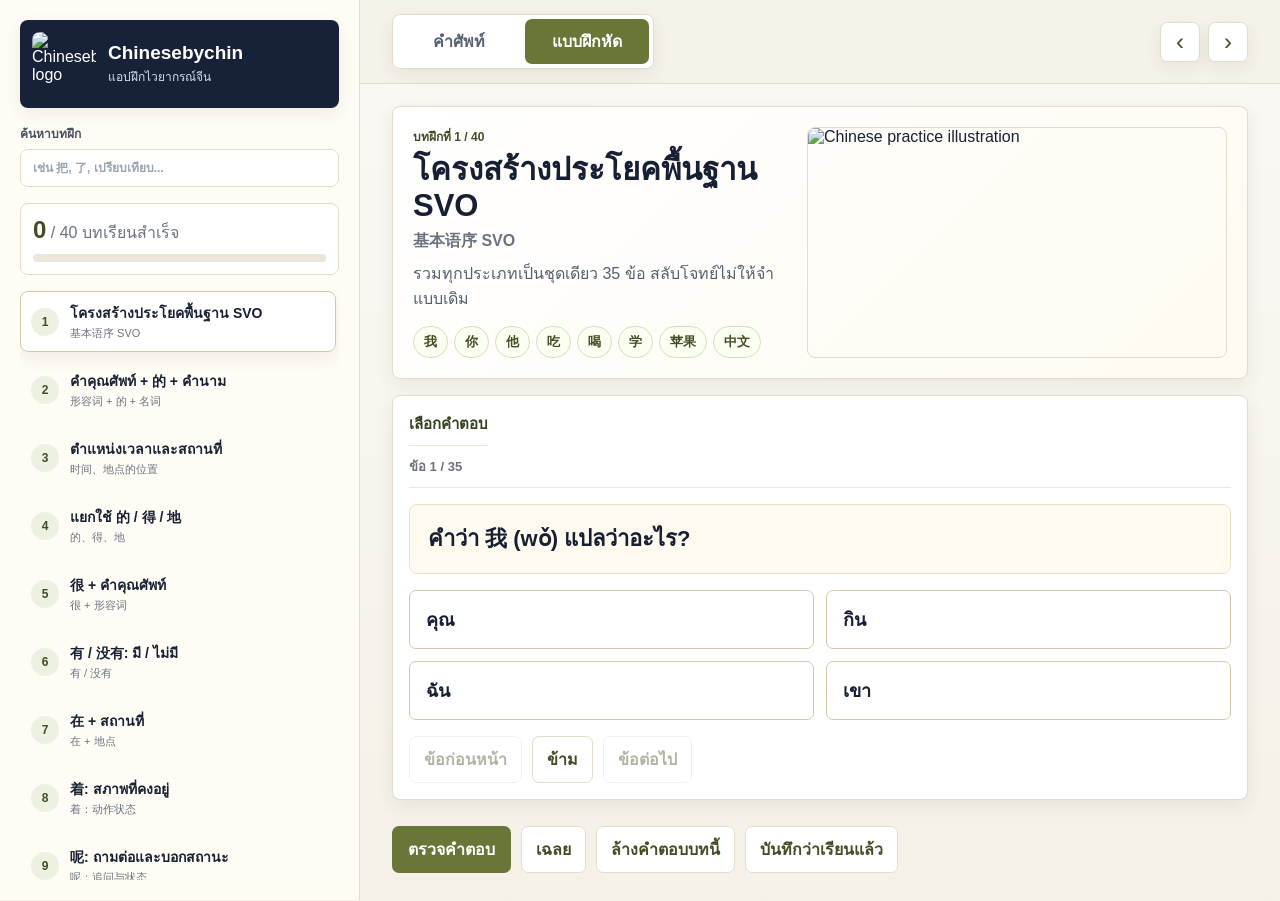
==== index.html @ eb8da70e "Add files via upload" ====
<!doctype html>
<html lang="th">
  <head>
    <meta charset="utf-8" />
    <meta name="viewport" content="width=device-width, initial-scale=1" />
    <title>Chinesebychin Practice App</title>
    <link rel="icon" href="data:," />
    <link rel="stylesheet" href="./styles.css" />
  </head>
  <body>
    <div class="app-shell">
      <aside class="sidebar">
        <div class="brand">
          <img class="brand-logo" src="./assets/logo.png" alt="Chinesebychin logo" />
          <div>
            <h1>Chinesebychin</h1>
            <p>แอปฝึกไวยากรณ์จีน</p>
          </div>
        </div>

        <label class="search-box">
          <span>ค้นหาบทฝึก</span>
          <input id="searchInput" type="search" placeholder="เช่น 把, 了, เปรียบเทียบ..." />
        </label>

        <label class="mobile-unit-select">
          <span>เลือกไวยากรณ์</span>
          <select id="unitSelect" aria-label="เลือกบทไวยากรณ์"></select>
        </label>

        <div class="progress-panel">
          <div>
            <strong id="doneCount">0</strong>
            <span>/ 40 บทเรียนสำเร็จ</span>
          </div>
          <div class="progress-bar" aria-hidden="true">
            <span id="progressFill"></span>
          </div>
        </div>

        <nav id="unitList" class="unit-list" aria-label="รายการบทฝึก"></nav>
      </aside>

      <main class="workspace">
        <header class="topbar">
          <div class="tabs" role="tablist" aria-label="โหมดฝึก">
            <button class="tab" data-view="vocab" type="button">คำศัพท์</button>
            <button class="tab is-active" data-view="practice" type="button">แบบฝึกหัด</button>
          </div>
          <div class="toolbar">
            <button id="prevBtn" class="icon-btn" type="button" title="บทก่อนหน้า">‹</button>
            <button id="nextBtn" class="icon-btn" type="button" title="บทถัดไป">›</button>
          </div>
        </header>

        <section id="practiceView" class="view is-active" aria-label="แบบฝึกหัด">
          <div class="practice-hero">
            <div>
              <p id="unitNumber" class="eyebrow"></p>
              <h2 id="practiceTitle"></h2>
              <p id="unitChineseTitle" class="chinese-title"></p>
              <p id="practiceSubtitle" class="lesson-lead"></p>
              <div id="wordChips" class="chips"></div>
            </div>
            <img class="banner-image" src="./assets/practice-banner.png" alt="Chinese practice illustration" />
          </div>

          <div id="practiceList" class="practice-list"></div>
          <div class="practice-actions">
            <button id="checkBtn" class="primary-btn" type="button">ตรวจคำตอบ</button>
            <button id="showAnswersBtn" class="secondary-btn" type="button">เฉลย</button>
            <button id="resetBtn" class="secondary-btn" type="button">ล้างคำตอบบทนี้</button>
            <button id="markDoneBtn" class="secondary-btn" type="button">บันทึกว่าเรียนแล้ว</button>
          </div>
        </section>

        <section id="vocabView" class="view" aria-label="คำศัพท์">
          <div class="vocab-head">
            <div>
              <p class="eyebrow">คำศัพท์ใหม่ประจำบท</p>
              <h2 id="vocabTitle"></h2>
              <p id="vocabSubtitle" class="lesson-lead"></p>
            </div>
            <img class="practice-character" src="./assets/characters.png" alt="Chinesebychin characters" />
          </div>
          <div id="vocabList" class="vocab-list"></div>
        </section>
      </main>
    </div>

    <script src="./data.js"></script>
    <script src="./app.js"></script>
  </body>
</html>
---- styles.css ----
:root {
  --ink: #172033;
  --muted: #6b7280;
  --line: #e4dccb;
  --soft-line: #efe8d9;
  --page: #f5f1e8;
  --panel: #ffffff;
  --olive: #687638;
  --olive-dark: #424d24;
  --olive-soft: #eef4dc;
  --gold: #c4932d;
  --cream: #fffaf0;
  --red: #b42318;
  --blue: #2861a8;
  --shadow-sm: 0 6px 18px rgba(43, 35, 18, 0.07);
  --shadow-md: 0 18px 42px rgba(43, 35, 18, 0.12);
}

* {
  box-sizing: border-box;
}

body {
  margin: 0;
  background:
    linear-gradient(180deg, rgba(255, 255, 255, 0.55), rgba(245, 241, 232, 0.4)),
    var(--page);
  color: var(--ink);
  font-family: Arial, "Noto Sans Thai", "PingFang SC", "Hiragino Sans GB", sans-serif;
}

button,
input,
select {
  font: inherit;
}

.app-shell {
  min-height: 100vh;
  display: grid;
  grid-template-columns: 310px minmax(0, 1fr);
}

.sidebar {
  height: 100vh;
  position: sticky;
  top: 0;
  display: flex;
  flex-direction: column;
  gap: 14px;
  padding: 16px;
  background: rgba(255, 252, 245, 0.96);
  border-right: 1px solid var(--line);
  color: var(--ink);
}

.brand {
  display: flex;
  align-items: center;
  gap: 12px;
  padding: 10px;
  border-radius: 8px;
  background: #172238;
  color: white;
  box-shadow: var(--shadow-sm);
}

.brand-logo {
  width: 56px;
  height: 56px;
  object-fit: cover;
  border-radius: 8px;
}

.brand h1 {
  margin: 0;
  font-size: 19px;
}

.brand p {
  margin: 3px 0 0;
  color: #d6dfed;
  font-size: 12px;
}

.search-box {
  display: grid;
  gap: 6px;
  color: #46505f;
  font-size: 12px;
  font-weight: 800;
}

.search-box input {
  width: 100%;
  border: 1px solid var(--line);
  border-radius: 8px;
  background: white;
  color: var(--ink);
  padding: 11px 12px;
  outline: none;
}

.search-box input:focus {
  border-color: var(--olive);
  box-shadow: 0 0 0 3px rgba(104, 118, 56, 0.16);
}

.search-box input::placeholder {
  color: #9aa3b2;
}

.mobile-unit-select {
  display: none;
}

.mobile-unit-select span {
  color: #46505f;
  font-size: 12px;
  font-weight: 800;
}

.mobile-unit-select select {
  width: 100%;
  min-height: 46px;
  border: 1px solid var(--line);
  border-radius: 8px;
  background: white;
  color: var(--ink);
  padding: 10px 38px 10px 12px;
  outline: none;
}

.mobile-unit-select select:focus {
  border-color: var(--olive);
  box-shadow: 0 0 0 3px rgba(104, 118, 56, 0.16);
}

.progress-panel {
  display: grid;
  gap: 9px;
  padding: 12px;
  border: 1px solid var(--line);
  border-radius: 8px;
  background: white;
}

.progress-panel strong {
  color: var(--olive-dark);
  font-size: 24px;
}

.progress-panel span {
  color: var(--muted);
}

.progress-bar {
  height: 8px;
  overflow: hidden;
  border-radius: 999px;
  background: #ece6d8;
}

.progress-bar span {
  display: block;
  width: 0%;
  height: 100%;
  background: linear-gradient(90deg, var(--olive), var(--gold));
  transition: width 180ms ease;
}

.unit-list {
  min-height: 0;
  overflow: auto;
  display: grid;
  gap: 7px;
  padding-right: 3px;
}

.unit-btn {
  width: 100%;
  display: grid;
  grid-template-columns: 30px minmax(0, 1fr) auto;
  align-items: center;
  gap: 9px;
  border: 1px solid transparent;
  border-radius: 8px;
  background: transparent;
  color: var(--ink);
  padding: 10px;
  text-align: left;
  cursor: pointer;
}

.unit-btn:hover {
  background: #f3efdf;
}

.unit-btn.is-active {
  border-color: #d8c99f;
  background: white;
  box-shadow: var(--shadow-sm);
}

.unit-btn .num {
  width: 28px;
  height: 28px;
  display: grid;
  place-items: center;
  border-radius: 50%;
  background: #edf1e2;
  color: var(--olive-dark);
  font-size: 12px;
  font-weight: 900;
}

.unit-btn .title {
  min-width: 0;
  display: grid;
  gap: 2px;
}

.unit-btn .title strong,
.unit-btn .title small {
  min-width: 0;
  overflow: hidden;
  text-overflow: ellipsis;
  white-space: nowrap;
}

.unit-btn .title strong {
  font-size: 14px;
}

.unit-btn .title small {
  color: var(--muted);
  font-size: 11px;
}

.unit-btn .done {
  color: var(--olive);
  font-weight: 900;
}

.workspace {
  min-width: 0;
  padding: 22px;
}

.topbar {
  position: sticky;
  top: 0;
  z-index: 3;
  display: flex;
  justify-content: space-between;
  gap: 12px;
  align-items: center;
  margin: -22px -22px 20px;
  padding: 14px 22px;
  border-bottom: 1px solid var(--line);
  background: rgba(245, 241, 232, 0.92);
  backdrop-filter: blur(10px);
}

.tabs {
  display: flex;
  gap: 4px;
  padding: 4px;
  border: 1px solid var(--line);
  border-radius: 8px;
  background: white;
  box-shadow: var(--shadow-sm);
}

.tab,
.icon-btn,
.primary-btn,
.secondary-btn,
.token,
.choice-btn {
  border: 0;
  border-radius: 7px;
  cursor: pointer;
}

.tab {
  min-width: 124px;
  padding: 10px 13px;
  background: transparent;
  color: #556070;
  font-weight: 800;
}

.tab.is-active {
  background: var(--olive);
  color: white;
}

.toolbar {
  display: flex;
  gap: 8px;
}

.icon-btn {
  width: 40px;
  height: 40px;
  background: white;
  color: var(--olive-dark);
  border: 1px solid var(--line);
  font-size: 24px;
  box-shadow: var(--shadow-sm);
}

.view {
  display: none;
  max-width: 1180px;
  margin: 0 auto;
}

.view.is-active {
  display: block;
}

.practice-hero,
.drag-head,
.vocab-head,
.practice-card,
.drag-card,
.vocab-card {
  border: 1px solid var(--line);
  border-radius: 8px;
  background: var(--panel);
  box-shadow: var(--shadow-sm);
}

.practice-hero {
  display: grid;
  grid-template-columns: minmax(0, 1fr) 340px;
  gap: 20px;
  align-items: stretch;
  margin-bottom: 16px;
  padding: 18px;
  overflow: hidden;
  background:
    linear-gradient(135deg, rgba(255, 255, 255, 0.98), rgba(255, 250, 240, 0.92)),
    white;
}

.banner-image {
  width: 100%;
  height: 100%;
  min-height: 188px;
  object-fit: cover;
  border-radius: 8px;
  border: 1px solid #e4dcc9;
}

.drag-head,
.vocab-head {
  display: grid;
  grid-template-columns: minmax(0, 1fr) 118px;
  gap: 16px;
  align-items: center;
  margin-bottom: 16px;
  padding: 18px;
}

.practice-character {
  width: 118px;
  height: 118px;
  object-fit: cover;
  object-position: center 24%;
  border-radius: 8px;
  border: 1px solid var(--line);
}

.eyebrow {
  margin: 0 0 6px;
  color: var(--olive-dark);
  font-size: 12px;
  font-weight: 900;
}

h2 {
  margin: 0;
  font-size: 31px;
  line-height: 1.15;
}

h3 {
  margin: 0 0 10px;
  font-size: 15px;
  color: #354222;
}

.chinese-title {
  margin: 8px 0 0;
  color: var(--muted);
  font-weight: 800;
}

.lesson-lead {
  max-width: 760px;
  margin: 10px 0 0;
  color: #536070;
  line-height: 1.55;
}

.chips {
  display: flex;
  flex-wrap: wrap;
  gap: 6px;
  margin-top: 14px;
}

.chip {
  border: 1px solid #d6dfbd;
  border-radius: 999px;
  background: #fbfff1;
  color: var(--olive-dark);
  padding: 6px 10px;
  font-size: 13px;
  font-weight: 900;
}

.practice-list,
.drag-list,
.vocab-list {
  display: grid;
  gap: 14px;
}

.practice-card,
.drag-card {
  padding: 16px;
}

.practice-card h3,
.drag-card h3 {
  padding-bottom: 9px;
  border-bottom: 1px solid var(--soft-line);
}

.question-group {
  display: grid;
  gap: 11px;
}

.question-row,
.choice-row {
  display: grid;
  grid-template-columns: minmax(0, 1fr) minmax(220px, 0.78fr) 76px;
  gap: 10px;
  align-items: center;
}

.question-row label,
.choice-row label {
  line-height: 1.35;
}

.question-row input {
  min-width: 0;
  border: 1px solid var(--line);
  border-radius: 7px;
  padding: 11px;
  background: #fff;
}

.question-row input:focus {
  outline: none;
  border-color: var(--olive);
  box-shadow: 0 0 0 3px rgba(104, 118, 56, 0.16);
}

.choice-options {
  display: flex;
  flex-wrap: wrap;
  gap: 8px;
}

.choice-quiz {
  display: grid;
  gap: 16px;
  min-height: 430px;
  align-content: start;
}

.choice-quiz-top {
  display: flex;
  justify-content: space-between;
  gap: 16px;
  align-items: flex-start;
  padding-bottom: 10px;
  border-bottom: 1px solid var(--soft-line);
}

.choice-count {
  margin: 0;
  color: var(--muted);
  font-size: 13px;
  font-weight: 800;
}

.choice-question {
  padding: 18px;
  border-radius: 8px;
  background: var(--cream);
  border: 1px solid #eadfca;
  font-size: 22px;
  font-weight: 900;
  line-height: 1.45;
}

.choice-options-stacked {
  display: grid;
  grid-template-columns: repeat(2, minmax(0, 1fr));
  gap: 12px;
}

.choice-options-stacked .choice-btn {
  min-height: 56px;
  justify-content: flex-start;
  text-align: left;
  padding: 14px 16px;
  font-size: 18px;
}

.input-quiz input {
  width: 100%;
  min-height: 54px;
  border: 1px solid var(--line);
  border-radius: 7px;
  padding: 12px 14px;
  background: #fff;
  font-size: 18px;
}

.input-quiz input:focus {
  outline: none;
  border-color: var(--olive);
  box-shadow: 0 0 0 3px rgba(104, 118, 56, 0.16);
}

.input-tools {
  display: flex;
  flex-wrap: wrap;
  gap: 10px;
  align-items: center;
}

.hint-text,
.feedback-text {
  display: none;
  margin: 0;
  border-radius: 7px;
  padding: 10px 12px;
  font-size: 14px;
  line-height: 1.45;
}

.hint-text.is-visible,
.feedback-text.is-visible {
  display: block;
}

.hint-text {
  border: 1px solid #d8c99f;
  background: #fffaf0;
  color: #6f4d0b;
}

.feedback-text.ok {
  border: 1px solid #bddfc5;
  background: #e8f5e9;
  color: #1f7a38;
}

.feedback-text.no {
  border: 1px solid #f0c4c0;
  background: #fff1f0;
  color: var(--red);
}

.choice-pager {
  display: flex;
  flex-wrap: wrap;
  gap: 10px;
}

.choice-pager button:disabled {
  opacity: 0.42;
  cursor: not-allowed;
}

.choice-btn {
  display: flex;
  align-items: center;
  min-height: 38px;
  padding: 8px 12px;
  border: 1px solid #d4c8aa;
  background: white;
  color: var(--ink);
  font-weight: 800;
}

.choice-btn:hover {
  background: #fffaf0;
}

.choice-btn.is-selected {
  background: var(--olive-soft);
  border-color: var(--olive);
  color: var(--olive-dark);
  box-shadow: inset 0 0 0 2px rgba(104, 118, 56, 0.2);
}

.result,
.drag-result {
  min-height: 30px;
  display: grid;
  place-items: center;
  border-radius: 7px;
  font-size: 12px;
  font-weight: 900;
}

.result.ok,
.drag-result.ok {
  background: #e8f5e9;
  color: #1f7a38;
  padding: 4px 10px;
}

.result.no,
.drag-result.no {
  background: #fff1f0;
  color: var(--red);
  padding: 4px 10px;
}

.answer {
  display: none;
  grid-column: 2 / -1;
  color: #8b6418;
  font-size: 13px;
}

.answer.is-visible {
  display: block;
}

.practice-actions {
  position: sticky;
  bottom: 0;
  display: flex;
  flex-wrap: wrap;
  gap: 10px;
  margin: 16px -4px -4px;
  padding: 10px 4px 4px;
  background: linear-gradient(180deg, rgba(245, 241, 232, 0), rgba(245, 241, 232, 0.96) 28%);
}

.primary-btn {
  background: var(--olive);
  color: white;
  padding: 11px 16px;
  font-weight: 900;
}

.secondary-btn {
  background: white;
  color: var(--olive-dark);
  border: 1px solid var(--line);
  padding: 10px 14px;
  font-weight: 900;
}

.vocab-list {
  grid-template-columns: repeat(auto-fill, minmax(260px, 1fr));
}

.vocab-card {
  display: grid;
  grid-template-columns: auto minmax(0, 1fr);
  gap: 8px 12px;
  align-items: center;
  padding: 14px;
}

.vocab-word {
  grid-row: span 2;
  min-width: 58px;
  min-height: 58px;
  display: grid;
  place-items: center;
  border-radius: 8px;
  background: var(--olive-soft);
  color: var(--olive-dark);
  border: 1px solid #d6dfbd;
  font-size: 28px;
  font-weight: 900;
  padding: 0;
  position: relative;
}

.vocab-pinyin {
  color: var(--blue);
  font-weight: 900;
}

.vocab-tone {
  color: var(--muted);
  font-size: 12px;
}

.vocab-thai {
  grid-column: 2;
  color: #3f4757;
  line-height: 1.4;
}

.drag-card-head {
  display: flex;
  justify-content: space-between;
  gap: 12px;
  align-items: flex-start;
  margin-bottom: 12px;
}

.drag-hint {
  margin: 0;
  color: var(--muted);
  font-size: 13px;
}

.drop-zone,
.token-bank {
  min-height: 58px;
  display: flex;
  flex-wrap: wrap;
  gap: 8px;
  align-items: center;
  padding: 10px;
  border-radius: 8px;
}

.drop-zone {
  margin-bottom: 10px;
  border: 2px dashed #c8b98f;
  background: #fffdf7;
}

.drop-zone:empty::before {
  content: "วางคำตอบที่นี่";
  color: #a29370;
  font-weight: 800;
}

.token-bank {
  border: 1px solid #e1d7bf;
  background: var(--paper);
}

.drop-zone.is-over,
.token-bank.is-over {
  outline: 3px solid rgba(104, 118, 56, 0.22);
}

.token {
  min-width: 42px;
  min-height: 40px;
  padding: 8px 12px;
  background: white;
  border: 1px solid #cfc3a7;
  color: #172033;
  font-size: 20px;
  font-weight: 900;
  box-shadow: 0 4px 10px rgba(46, 38, 18, 0.08);
  touch-action: manipulation;
}

.token.is-dragging {
  opacity: 0.55;
}

.drag-answer {
  margin: 10px 0 0;
}

/* Score page */
#practiceView.is-score .practice-hero,
#practiceView.is-score .practice-actions {
  display: none;
}

.score-card {
  padding: 32px 24px;
  display: flex;
  flex-direction: column;
  align-items: center;
  gap: 24px;
  text-align: center;
}

.score-header h3 {
  font-size: 22px;
  margin: 0 0 6px;
  padding-bottom: 0;
  border-bottom: none;
  font-weight: 900;
}

.score-subtitle {
  margin: 0;
  color: var(--muted);
  font-size: 14px;
}

.score-circle-wrap {
  padding: 4px 0;
}

.score-percent-box {
  width: 130px;
  height: 130px;
  border-radius: 50%;
  display: flex;
  flex-direction: column;
  align-items: center;
  justify-content: center;
  border: 6px solid;
}

.score-percent-box.score-great {
  background: #e8f5e9;
  border-color: #1f7a38;
}

.score-percent-box.score-good {
  background: var(--olive-soft);
  border-color: var(--olive);
}

.score-percent-box.score-ok {
  background: #fff8e1;
  border-color: var(--gold);
}

.score-percent-box.score-poor {
  background: #fff1f0;
  border-color: var(--red);
}

.score-pct {
  font-size: 34px;
  font-weight: 900;
  line-height: 1;
  color: var(--ink);
}

.score-pct-label {
  font-size: 11px;
  color: var(--muted);
  font-weight: 800;
  margin-top: 3px;
}

.score-stats {
  display: flex;
  gap: 12px;
  justify-content: center;
  flex-wrap: wrap;
}

.score-stat {
  display: flex;
  flex-direction: column;
  align-items: center;
  gap: 4px;
  min-width: 84px;
  padding: 14px 18px;
  border-radius: 8px;
  border: 1px solid var(--line);
  background: white;
}

.score-num {
  font-size: 30px;
  font-weight: 900;
}

.score-stat.correct .score-num { color: #1f7a38; }
.score-stat.skipped .score-num { color: var(--gold); }
.score-stat.missed .score-num { color: var(--muted); }

.score-lbl {
  font-size: 12px;
  color: var(--muted);
  font-weight: 800;
}

.score-footer {
  display: flex;
  gap: 12px;
  flex-wrap: wrap;
  justify-content: center;
}

@media (min-width: 1200px) {
  .choice-quiz {
    min-height: 470px;
  }

  .app-shell {
    grid-template-columns: 360px minmax(0, 1fr);
  }

  .sidebar {
    padding: 20px;
    gap: 16px;
  }

  .brand {
    padding: 12px;
  }

  .brand-logo {
    width: 64px;
    height: 64px;
  }

  .workspace {
    padding: 24px 32px 28px;
  }

  .topbar {
    margin: -24px -32px 22px;
    padding: 14px 32px;
  }

  .view {
    max-width: 1320px;
  }

  .practice-hero {
    grid-template-columns: minmax(0, 1fr) 420px;
    padding: 20px;
  }

  .banner-image {
    min-height: 210px;
  }

  .practice-list {
    grid-template-columns: repeat(2, minmax(0, 1fr));
    align-items: start;
  }

  .practice-card {
    min-height: 100%;
  }

  .practice-card.is-wide {
    grid-column: span 2;
  }

  .question-row,
  .choice-row {
    grid-template-columns: minmax(0, 1fr) minmax(260px, 0.82fr) 74px;
  }

  .vocab-list {
    grid-template-columns: repeat(3, minmax(0, 1fr));
  }

  .drag-list {
    grid-template-columns: repeat(2, minmax(0, 1fr));
    align-items: start;
  }

  .drag-head,
  .vocab-head {
    grid-template-columns: minmax(0, 1fr) 144px;
  }

  .practice-character {
    width: 144px;
    height: 144px;
  }
}

@media (max-width: 940px) {
  .app-shell {
    grid-template-columns: 1fr;
  }

  .sidebar {
    position: static;
    height: auto;
    border-right: 0;
    border-bottom: 1px solid var(--line);
  }

  .mobile-unit-select {
    display: grid;
    gap: 6px;
  }

  .unit-list {
    display: none;
  }

  .workspace {
    padding: 16px;
  }

  .topbar {
    margin: -16px -16px 16px;
    padding: 10px 16px;
    align-items: stretch;
  }

  .tabs {
    min-width: 0;
    flex: 1;
  }

  .tab {
    min-width: 0;
    flex: 1;
    padding: 9px 6px;
    font-size: 14px;
  }

  .practice-hero,
  .drag-head,
  .vocab-head,
  .question-row,
  .choice-row {
    grid-template-columns: 1fr;
  }

  .banner-image {
    max-height: 180px;
  }

  .practice-character {
    display: none;
  }

  .answer {
    grid-column: auto;
  }

  .choice-options-stacked {
    grid-template-columns: 1fr;
  }

  .choice-question {
    font-size: 18px;
    padding: 14px;
  }

  .choice-quiz {
    min-height: 360px;
  }

  .practice-actions {
    position: static;
    margin: 16px 0 0;
    padding: 0;
    background: transparent;
  }

  h2 {
    font-size: 24px;
  }
}
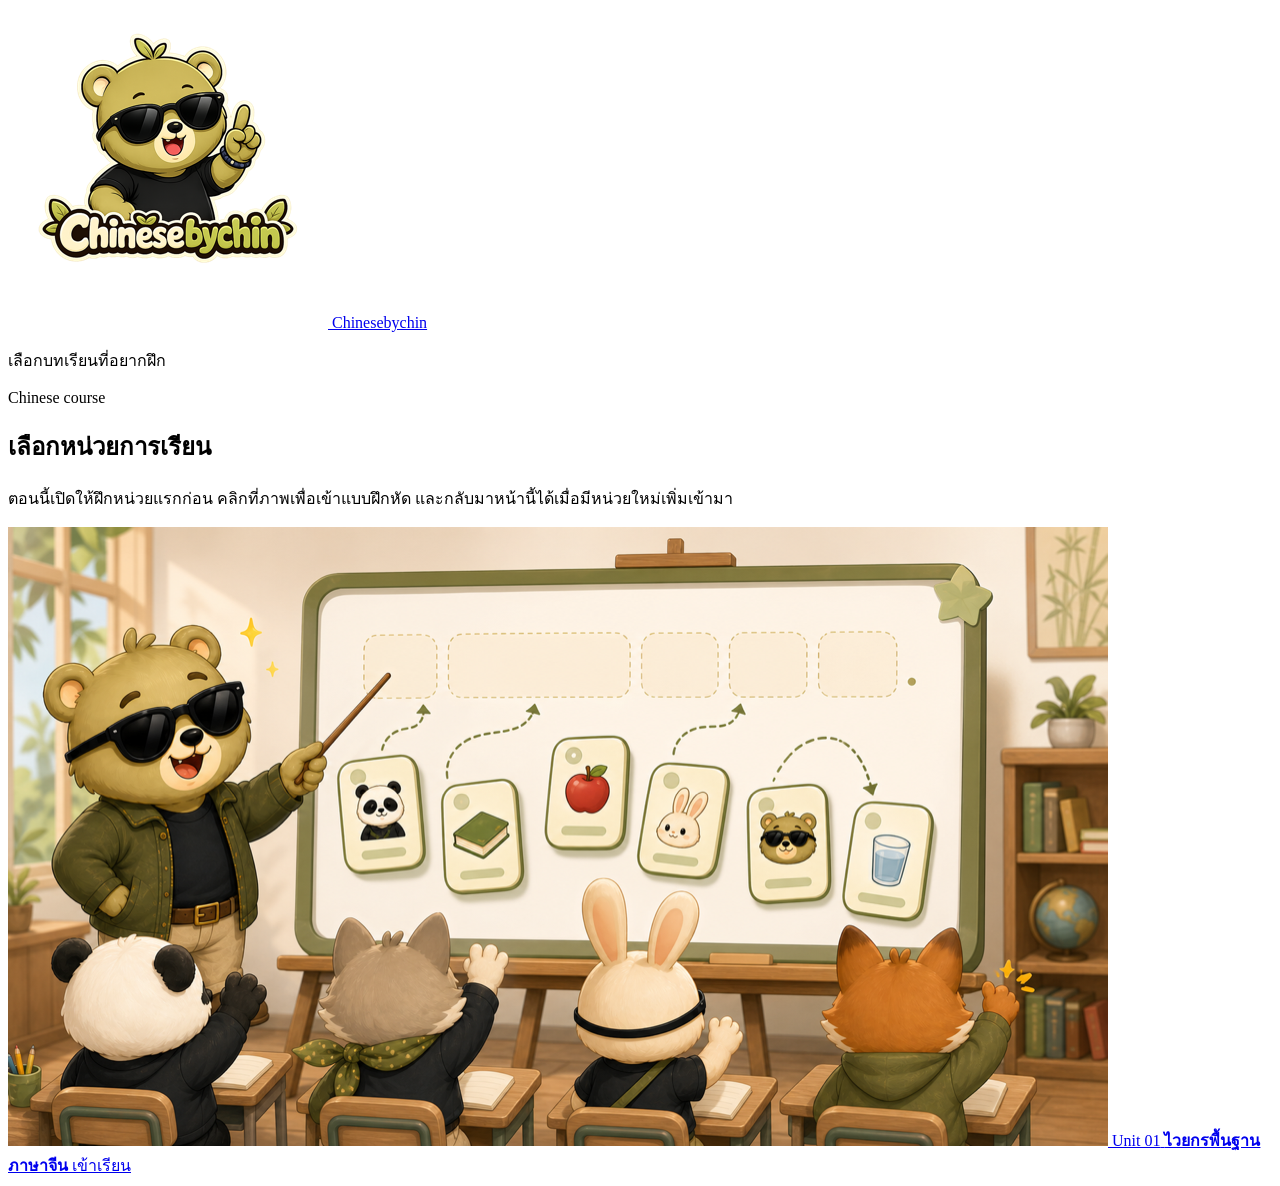
==== commit 831d6060: "Add unit selection home page" ====
--- a/index.html
+++ b/index.html
@@ -3,92 +3,41 @@
   <head>
     <meta charset="utf-8" />
     <meta name="viewport" content="width=device-width, initial-scale=1" />
-    <title>Chinesebychin Practice App</title>
-    <link rel="icon" href="data:," />
-    <link rel="stylesheet" href="./styles.css" />
+    <title>Chinesebychin | Units</title>
+    <link rel="icon" href="./assets/logo.png" />
+    <link rel="stylesheet" href="./site.css" />
   </head>
   <body>
-    <div class="app-shell">
-      <aside class="sidebar">
-        <div class="brand">
-          <img class="brand-logo" src="./assets/logo.png" alt="Chinesebychin logo" />
-          <div>
-            <h1>Chinesebychin</h1>
-            <p>แอปฝึกไวยากรณ์จีน</p>
-          </div>
+    <main class="unit-home">
+      <header class="unit-header">
+        <a class="brand-mark" href="./index.html" aria-label="Chinesebychin">
+          <img src="./assets/logo.png" alt="Chinesebychin logo" />
+          <span>Chinesebychin</span>
+        </a>
+        <p>เลือกบทเรียนที่อยากฝึก</p>
+      </header>
+
+      <section class="unit-hero" aria-labelledby="unitHomeTitle">
+        <div class="unit-hero-copy">
+          <p class="eyebrow">Chinese course</p>
+          <h1 id="unitHomeTitle">เลือกหน่วยการเรียน</h1>
+          <p>
+            ตอนนี้เปิดให้ฝึกหน่วยแรกก่อน คลิกที่ภาพเพื่อเข้าแบบฝึกหัด
+            และกลับมาหน้านี้ได้เมื่อมีหน่วยใหม่เพิ่มเข้ามา
+          </p>
         </div>
+      </section>
 
-        <label class="search-box">
-          <span>ค้นหาบทฝึก</span>
-          <input id="searchInput" type="search" placeholder="เช่น 把, 了, เปรียบเทียบ..." />
-        </label>
-
-        <label class="mobile-unit-select">
-          <span>เลือกไวยากรณ์</span>
-          <select id="unitSelect" aria-label="เลือกบทไวยากรณ์"></select>
-        </label>
-
-        <div class="progress-panel">
-          <div>
-            <strong id="doneCount">0</strong>
-            <span>/ 40 บทเรียนสำเร็จ</span>
-          </div>
-          <div class="progress-bar" aria-hidden="true">
-            <span id="progressFill"></span>
-          </div>
-        </div>
-
-        <nav id="unitList" class="unit-list" aria-label="รายการบทฝึก"></nav>
-      </aside>
-
-      <main class="workspace">
-        <header class="topbar">
-          <div class="tabs" role="tablist" aria-label="โหมดฝึก">
-            <button class="tab" data-view="vocab" type="button">คำศัพท์</button>
-            <button class="tab is-active" data-view="practice" type="button">แบบฝึกหัด</button>
-          </div>
-          <div class="toolbar">
-            <button id="prevBtn" class="icon-btn" type="button" title="บทก่อนหน้า">‹</button>
-            <button id="nextBtn" class="icon-btn" type="button" title="บทถัดไป">›</button>
-          </div>
-        </header>
-
-        <section id="practiceView" class="view is-active" aria-label="แบบฝึกหัด">
-          <div class="practice-hero">
-            <div>
-              <p id="unitNumber" class="eyebrow"></p>
-              <h2 id="practiceTitle"></h2>
-              <p id="unitChineseTitle" class="chinese-title"></p>
-              <p id="practiceSubtitle" class="lesson-lead"></p>
-              <div id="wordChips" class="chips"></div>
-            </div>
-            <img class="banner-image" src="./assets/practice-banner.png" alt="Chinese practice illustration" />
-          </div>
-
-          <div id="practiceList" class="practice-list"></div>
-          <div class="practice-actions">
-            <button id="checkBtn" class="primary-btn" type="button">ตรวจคำตอบ</button>
-            <button id="showAnswersBtn" class="secondary-btn" type="button">เฉลย</button>
-            <button id="resetBtn" class="secondary-btn" type="button">ล้างคำตอบบทนี้</button>
-            <button id="markDoneBtn" class="secondary-btn" type="button">บันทึกว่าเรียนแล้ว</button>
-          </div>
-        </section>
-
-        <section id="vocabView" class="view" aria-label="คำศัพท์">
-          <div class="vocab-head">
-            <div>
-              <p class="eyebrow">คำศัพท์ใหม่ประจำบท</p>
-              <h2 id="vocabTitle"></h2>
-              <p id="vocabSubtitle" class="lesson-lead"></p>
-            </div>
-            <img class="practice-character" src="./assets/characters.png" alt="Chinesebychin characters" />
-          </div>
-          <div id="vocabList" class="vocab-list"></div>
-        </section>
-      </main>
-    </div>
-
-    <script src="./data.js"></script>
-    <script src="./app.js"></script>
+      <section class="unit-picker" aria-label="รายการหน่วยการเรียน">
+        <a class="unit-entry-card" href="./app.html">
+          <img src="./assets/practice-banner.png?v=20260605-1713" alt="ไวยกรพื้นฐานภาษาจีน" />
+          <span class="unit-entry-overlay">
+            <span class="unit-entry-label">Unit 01</span>
+            <strong>ไวยกรพื้นฐานภาษาจีน</strong>
+            <span class="unit-entry-action">เข้าเรียน</span>
+          </span>
+        </a>
+      </section>
+    </main>
   </body>
 </html>
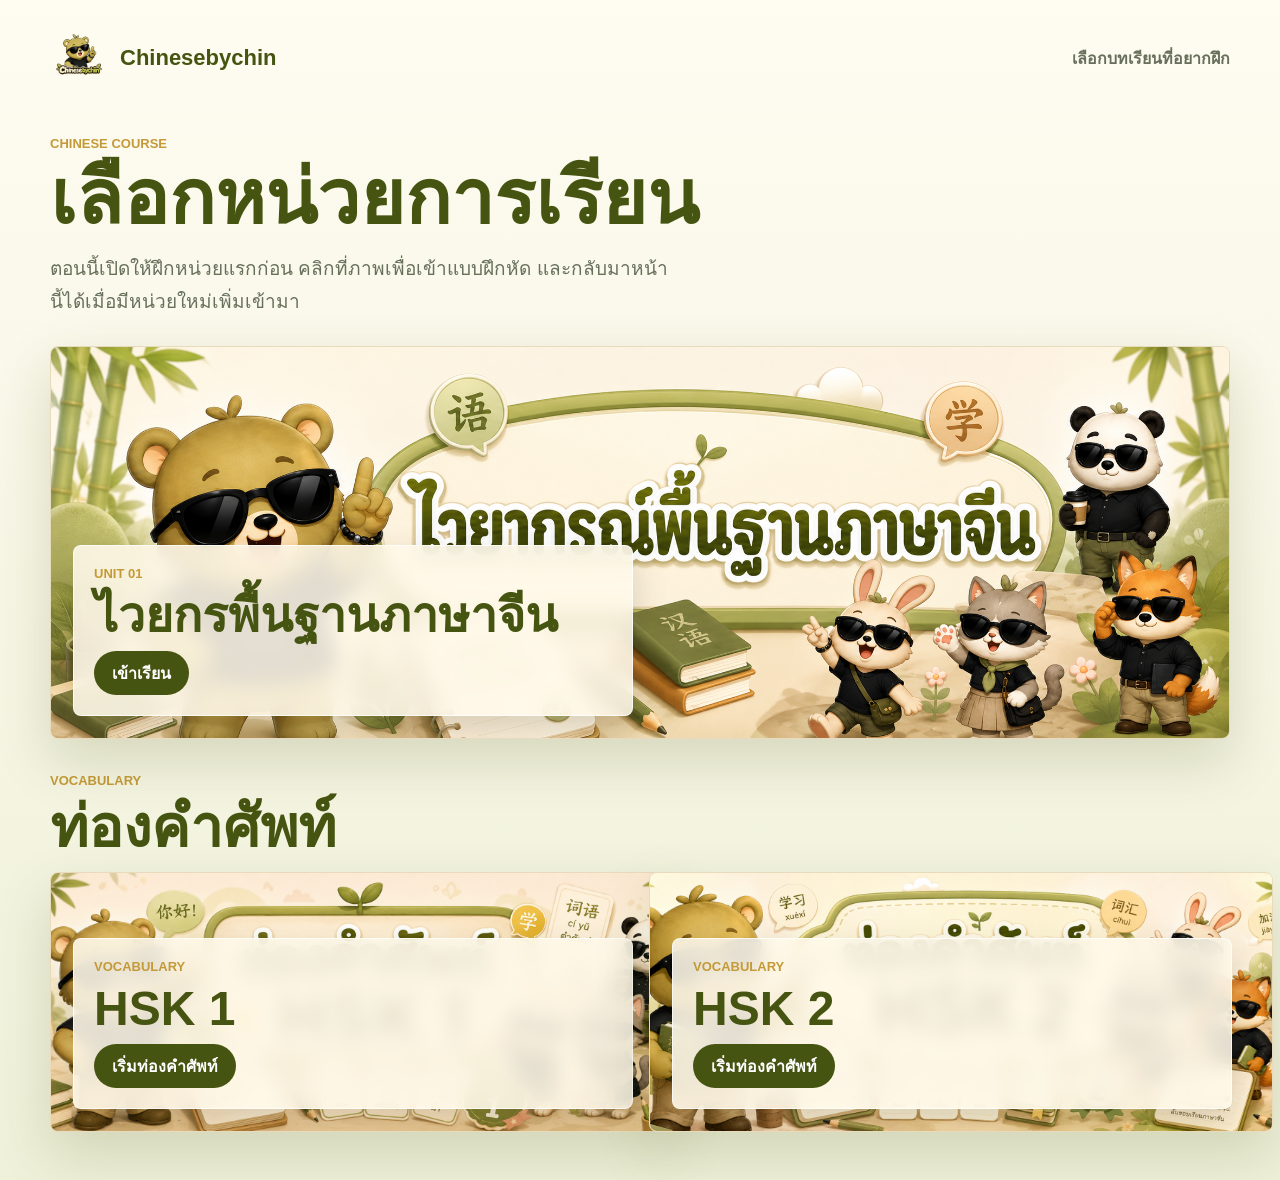
==== commit e4258298: "Add files via upload" ====
--- a/index.html
+++ b/index.html
@@ -5,12 +5,12 @@
     <meta name="viewport" content="width=device-width, initial-scale=1" />
     <title>Chinesebychin | Units</title>
     <link rel="icon" href="./assets/logo.png" />
-    <link rel="stylesheet" href="./site.css" />
+    <link rel="stylesheet" href="./site.css?v=hsk-separated-20260606" />
   </head>
   <body>
     <main class="unit-home">
       <header class="unit-header">
-        <a class="brand-mark" href="./index.html" aria-label="Chinesebychin">
+        <a class="brand-mark" href="./index.html?v=hsk-separated-20260606" aria-label="Chinesebychin">
           <img src="./assets/logo.png" alt="Chinesebychin logo" />
           <span>Chinesebychin</span>
         </a>
@@ -38,6 +38,31 @@
           </span>
         </a>
       </section>
+
+      <section class="vocab-entry-section" aria-labelledby="vocabEntryTitle">
+        <div class="section-heading">
+          <p class="eyebrow">Vocabulary</p>
+          <h2 id="vocabEntryTitle">ท่องคำศัพท์</h2>
+        </div>
+        <div class="hsk-entry-grid">
+          <a class="unit-entry-card hsk-home-card" href="./hsk.html?hsk=1&amp;v=hsk-separated-20260606">
+            <img src="./assets/hsk1-cover.png?v=20260606" alt="ท่องคำศัพท์ HSK 1" />
+            <span class="unit-entry-overlay">
+              <span class="unit-entry-label">Vocabulary</span>
+              <strong>HSK 1</strong>
+              <span class="unit-entry-action">เริ่มท่องคำศัพท์</span>
+            </span>
+          </a>
+          <a class="unit-entry-card hsk-home-card" href="./hsk.html?hsk=2&amp;v=hsk-separated-20260606">
+            <img src="./assets/hsk2-cover.png?v=20260606" alt="ท่องคำศัพท์ HSK 2" />
+            <span class="unit-entry-overlay">
+              <span class="unit-entry-label">Vocabulary</span>
+              <strong>HSK 2</strong>
+              <span class="unit-entry-action">เริ่มท่องคำศัพท์</span>
+            </span>
+          </a>
+        </div>
+      </section>
     </main>
   </body>
 </html>
--- a/site.css
+++ b/site.css
@@ -0,0 +1,250 @@
+:root {
+  --ink: #1f2b18;
+  --muted: #67705a;
+  --leaf: #6f7f25;
+  --leaf-dark: #465411;
+  --gold: #c49a38;
+  --paper: #fff8e9;
+  --line: #e8dbbd;
+  --shadow: 0 22px 54px rgba(70, 84, 17, 0.18);
+}
+
+* {
+  box-sizing: border-box;
+}
+
+body {
+  margin: 0;
+  color: var(--ink);
+  font-family: Arial, "Noto Sans Thai", "PingFang SC", sans-serif;
+  background:
+    linear-gradient(180deg, rgba(255, 252, 242, 0.96), rgba(238, 241, 217, 0.92)),
+    #f4eedb;
+}
+
+a {
+  color: inherit;
+  text-decoration: none;
+}
+
+.unit-home {
+  width: min(1180px, calc(100% - 32px));
+  min-height: 100vh;
+  margin: 0 auto;
+  padding: 22px 0 48px;
+}
+
+.unit-header {
+  min-height: 72px;
+  display: flex;
+  align-items: center;
+  justify-content: space-between;
+  gap: 18px;
+}
+
+.brand-mark {
+  display: inline-flex;
+  align-items: center;
+  gap: 12px;
+  font-weight: 900;
+  font-size: 22px;
+  color: var(--leaf-dark);
+}
+
+.brand-mark img {
+  width: 58px;
+  height: 58px;
+  object-fit: contain;
+}
+
+.unit-header p {
+  margin: 0;
+  color: var(--muted);
+  font-weight: 800;
+}
+
+.unit-hero {
+  padding: 42px 0 28px;
+}
+
+.unit-hero-copy {
+  max-width: 760px;
+}
+
+.eyebrow {
+  margin: 0 0 10px;
+  color: var(--gold);
+  font-size: 13px;
+  font-weight: 900;
+  letter-spacing: 0;
+  text-transform: uppercase;
+}
+
+.unit-hero h1 {
+  margin: 0;
+  color: var(--leaf-dark);
+  font-size: clamp(40px, 6vw, 76px);
+  line-height: 0.98;
+}
+
+.unit-hero p:last-child {
+  max-width: 620px;
+  margin: 18px 0 0;
+  color: var(--muted);
+  font-size: 19px;
+  line-height: 1.7;
+}
+
+.unit-picker {
+  display: grid;
+  gap: 18px;
+}
+
+.vocab-entry-section {
+  padding-top: 34px;
+}
+
+.section-heading {
+  margin-bottom: 16px;
+}
+
+.section-heading h2 {
+  margin: 0;
+  color: var(--leaf-dark);
+  font-size: clamp(32px, 5vw, 58px);
+  line-height: 1;
+}
+
+.hsk-entry-grid {
+  display: grid;
+  grid-template-columns: repeat(2, minmax(0, 1fr));
+  gap: 18px;
+}
+
+.unit-entry-card {
+  position: relative;
+  display: block;
+  overflow: hidden;
+  min-height: 340px;
+  aspect-ratio: 3 / 1;
+  border: 1px solid var(--line);
+  border-radius: 8px;
+  background: var(--paper);
+  box-shadow: var(--shadow);
+  isolation: isolate;
+}
+
+.hsk-home-card {
+  min-height: 260px;
+  aspect-ratio: 2.4 / 1;
+}
+
+.unit-entry-card img {
+  width: 100%;
+  height: 100%;
+  min-height: 340px;
+  display: block;
+  object-fit: cover;
+  transition: transform 220ms ease;
+}
+
+.hsk-home-card img {
+  min-height: 260px;
+}
+
+.unit-entry-card:hover img {
+  transform: scale(1.025);
+}
+
+.unit-entry-card:focus-visible {
+  outline: 4px solid rgba(196, 154, 56, 0.5);
+  outline-offset: 4px;
+}
+
+.unit-entry-overlay {
+  position: absolute;
+  inset: auto 22px 22px 22px;
+  display: grid;
+  gap: 10px;
+  width: min(560px, calc(100% - 44px));
+  padding: 20px;
+  border: 1px solid rgba(255, 255, 255, 0.72);
+  border-radius: 8px;
+  background: rgba(255, 250, 235, 0.88);
+  box-shadow: 0 14px 34px rgba(44, 45, 20, 0.18);
+  backdrop-filter: blur(10px);
+}
+
+.unit-entry-label {
+  color: var(--gold);
+  font-size: 13px;
+  font-weight: 900;
+  text-transform: uppercase;
+}
+
+.unit-entry-overlay strong {
+  color: var(--leaf-dark);
+  font-size: clamp(28px, 4vw, 48px);
+  line-height: 1.05;
+}
+
+.unit-entry-action {
+  width: fit-content;
+  min-height: 44px;
+  display: inline-flex;
+  align-items: center;
+  justify-content: center;
+  padding: 0 18px;
+  border-radius: 999px;
+  background: var(--leaf-dark);
+  color: white;
+  font-weight: 900;
+}
+
+@media (max-width: 760px) {
+  .unit-home {
+    width: min(100% - 20px, 1180px);
+    padding-top: 12px;
+  }
+
+  .unit-header {
+    align-items: flex-start;
+    flex-direction: column;
+  }
+
+  .unit-hero {
+    padding: 28px 0 20px;
+  }
+
+  .unit-hero h1 {
+    font-size: 42px;
+  }
+
+  .unit-hero p:last-child {
+    font-size: 16px;
+  }
+
+  .unit-entry-card,
+  .unit-entry-card img {
+    min-height: 340px;
+  }
+
+  .hsk-entry-grid {
+    grid-template-columns: 1fr;
+  }
+
+  .hsk-home-card,
+  .hsk-home-card img {
+    min-height: 240px;
+  }
+
+  .unit-entry-card img {
+    object-position: center;
+  }
+
+  .unit-entry-overlay {
+    inset: auto 12px 12px 12px;
+    width: calc(100% - 24px);
+    padding: 16px;
+  }
+}
